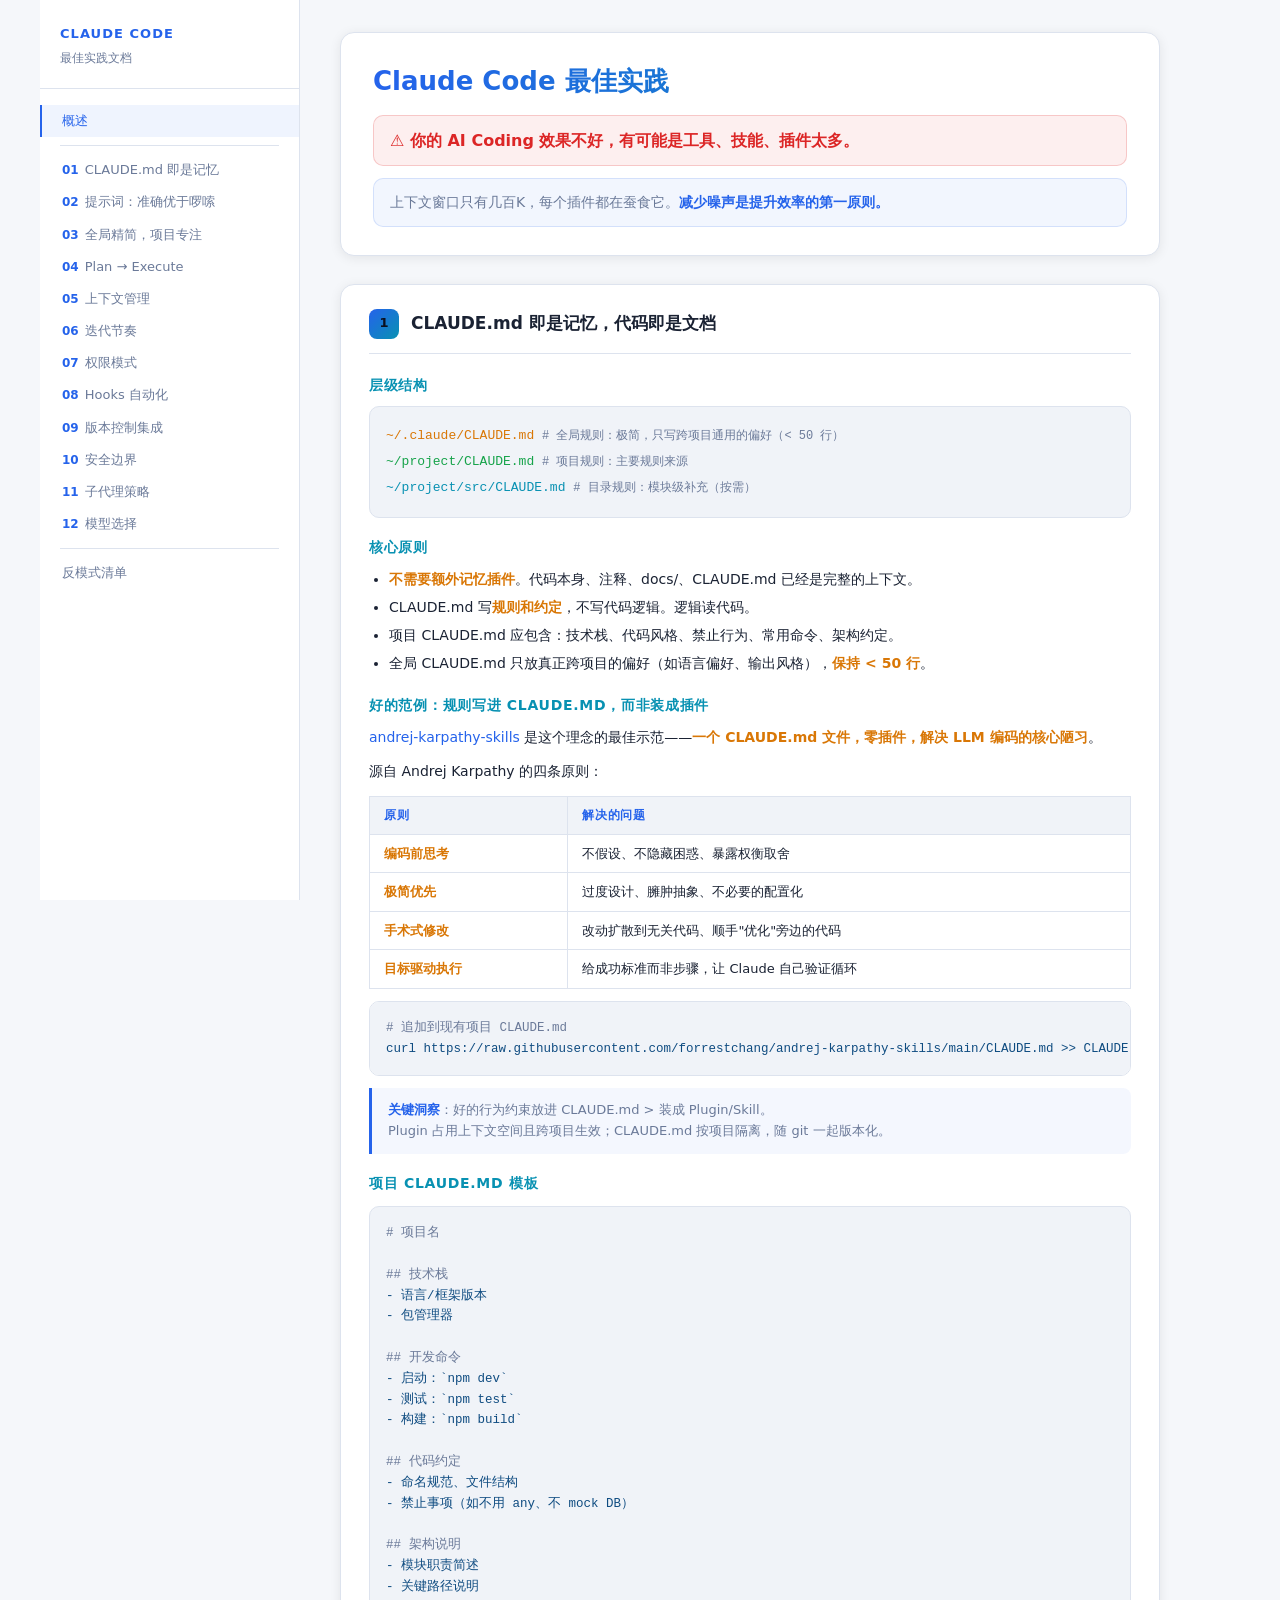
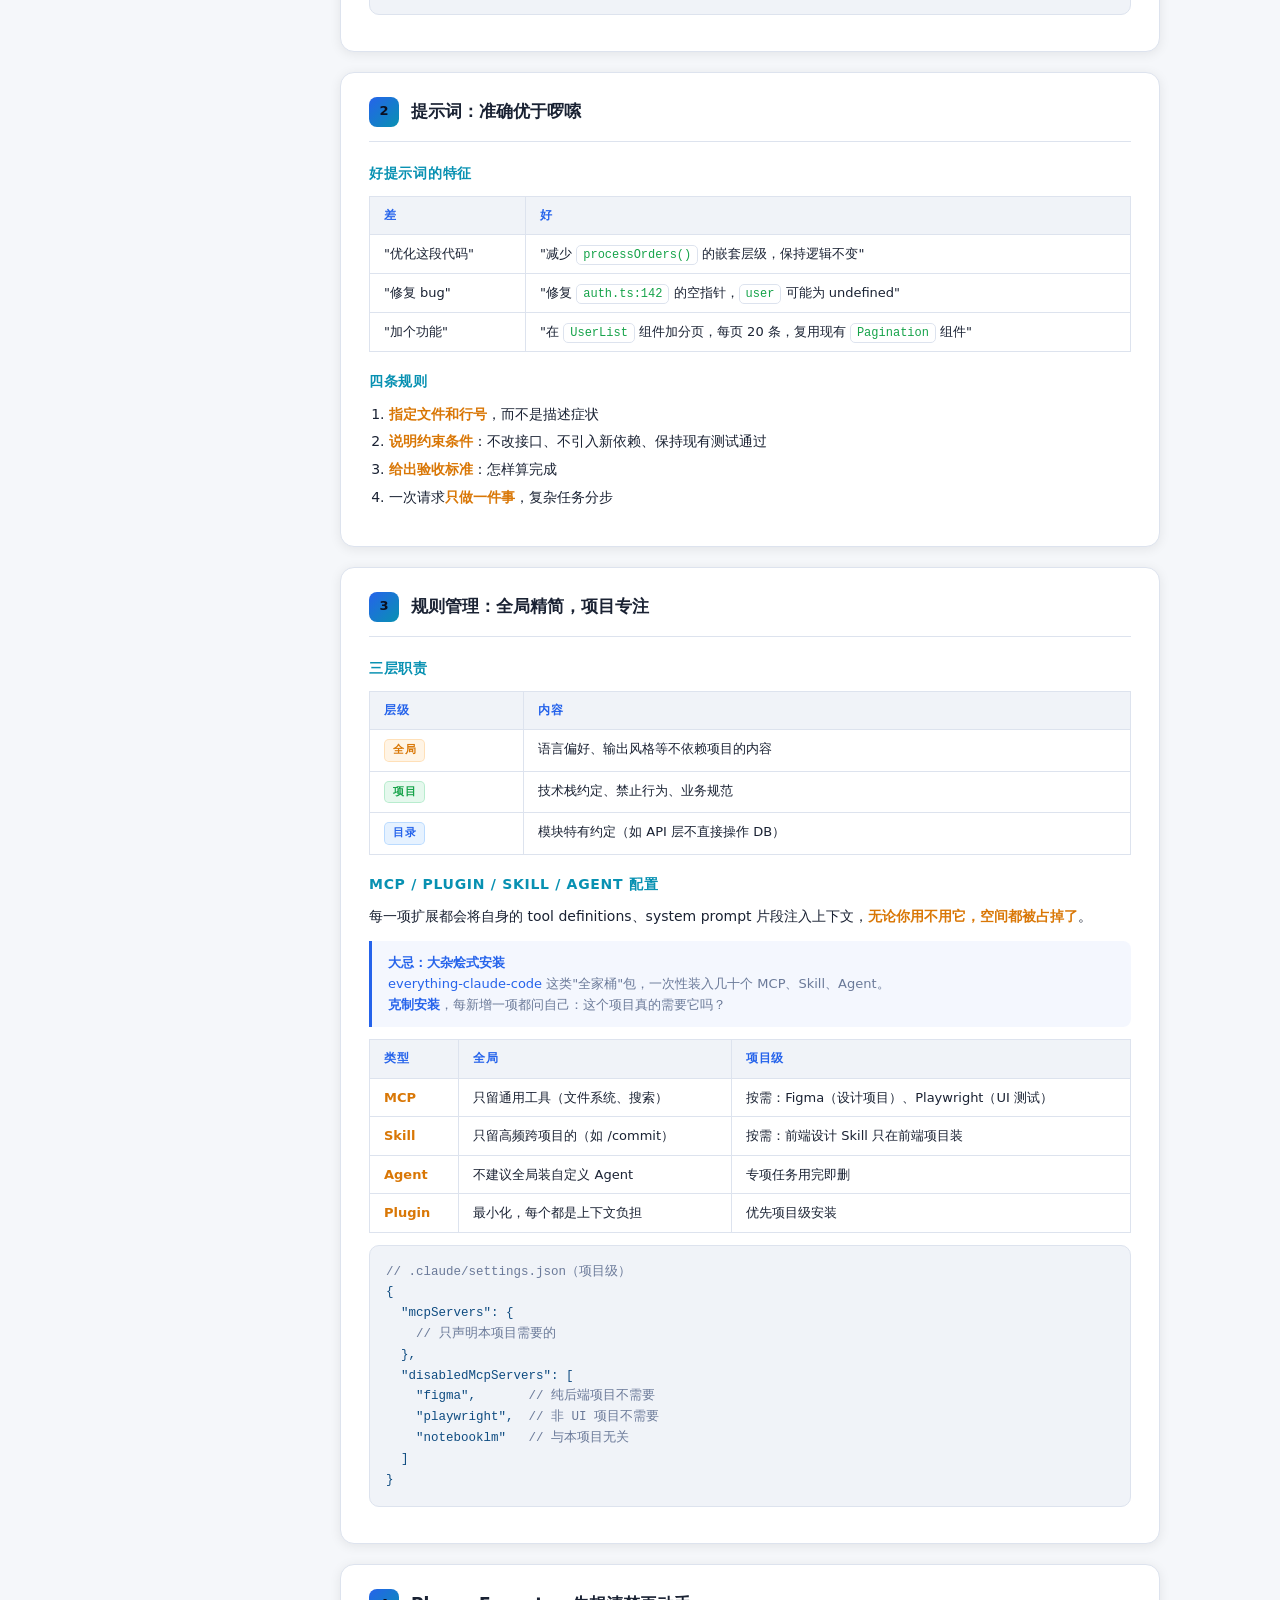
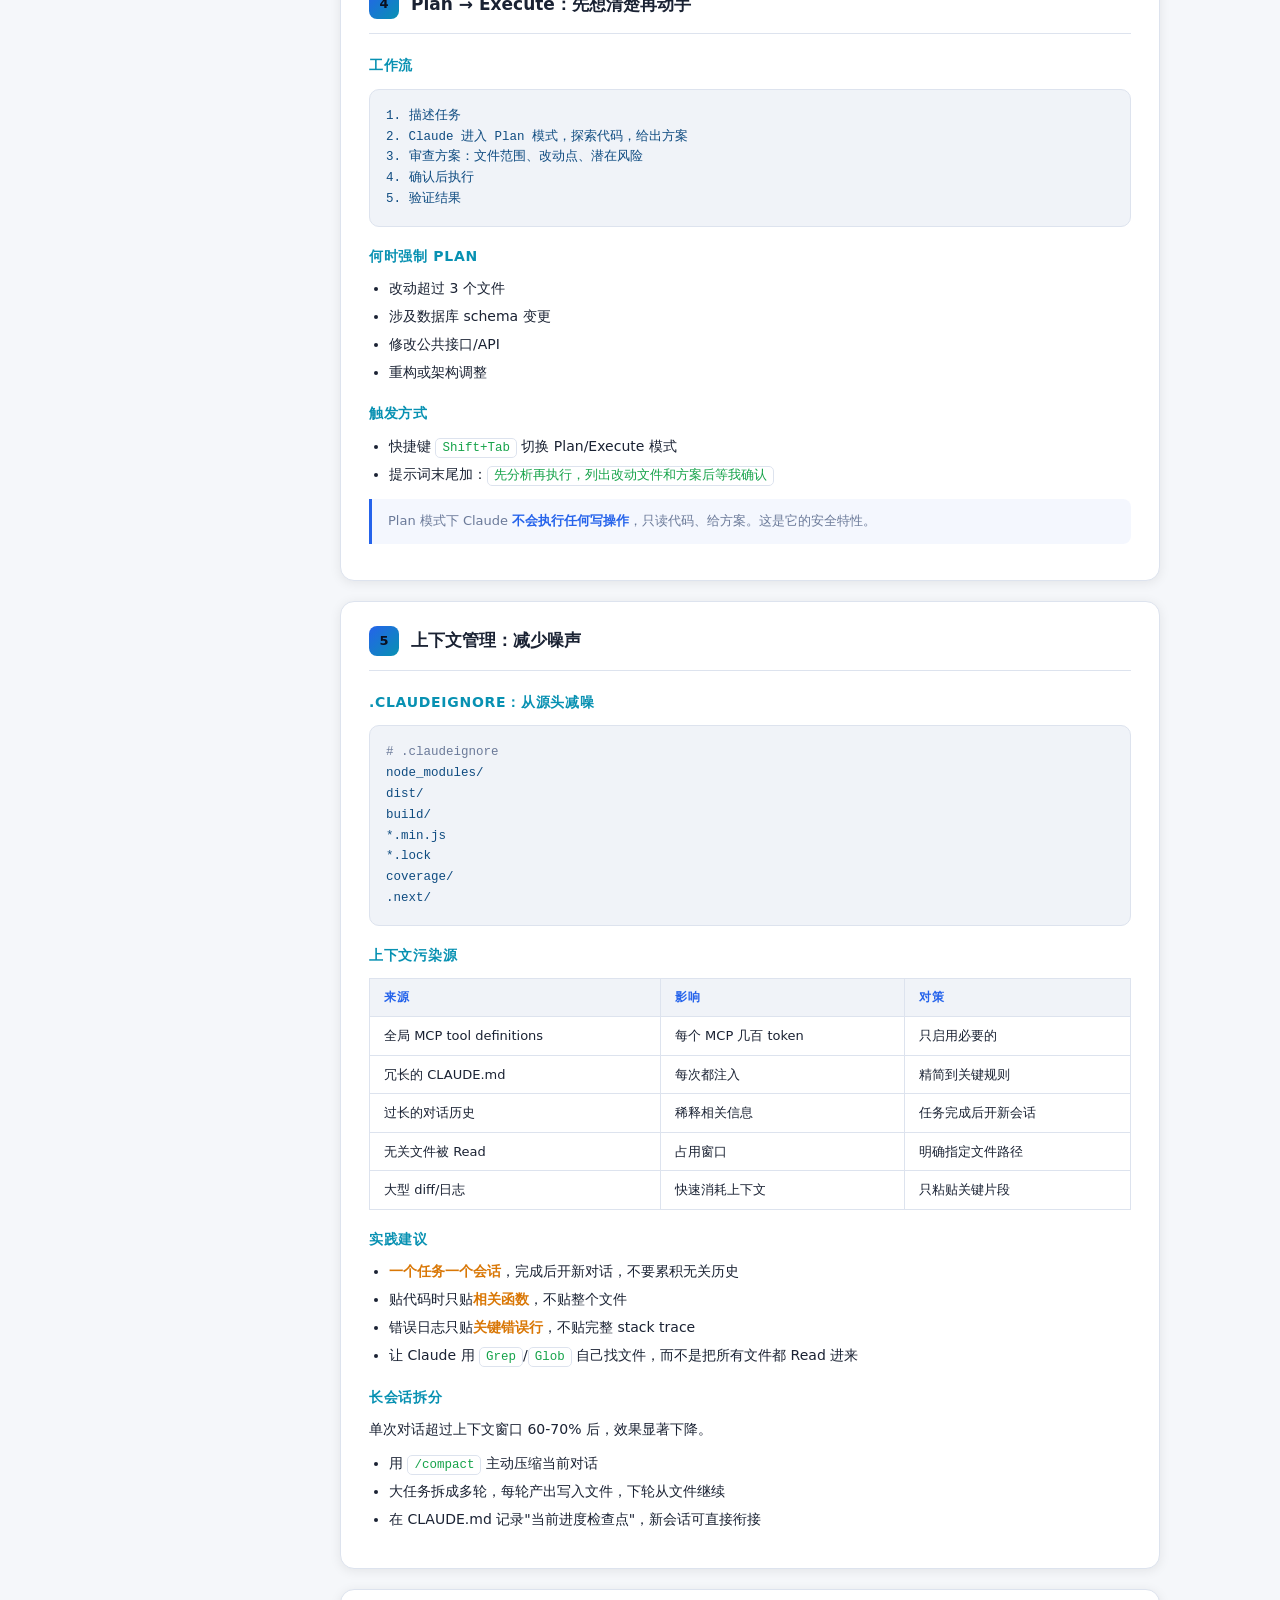
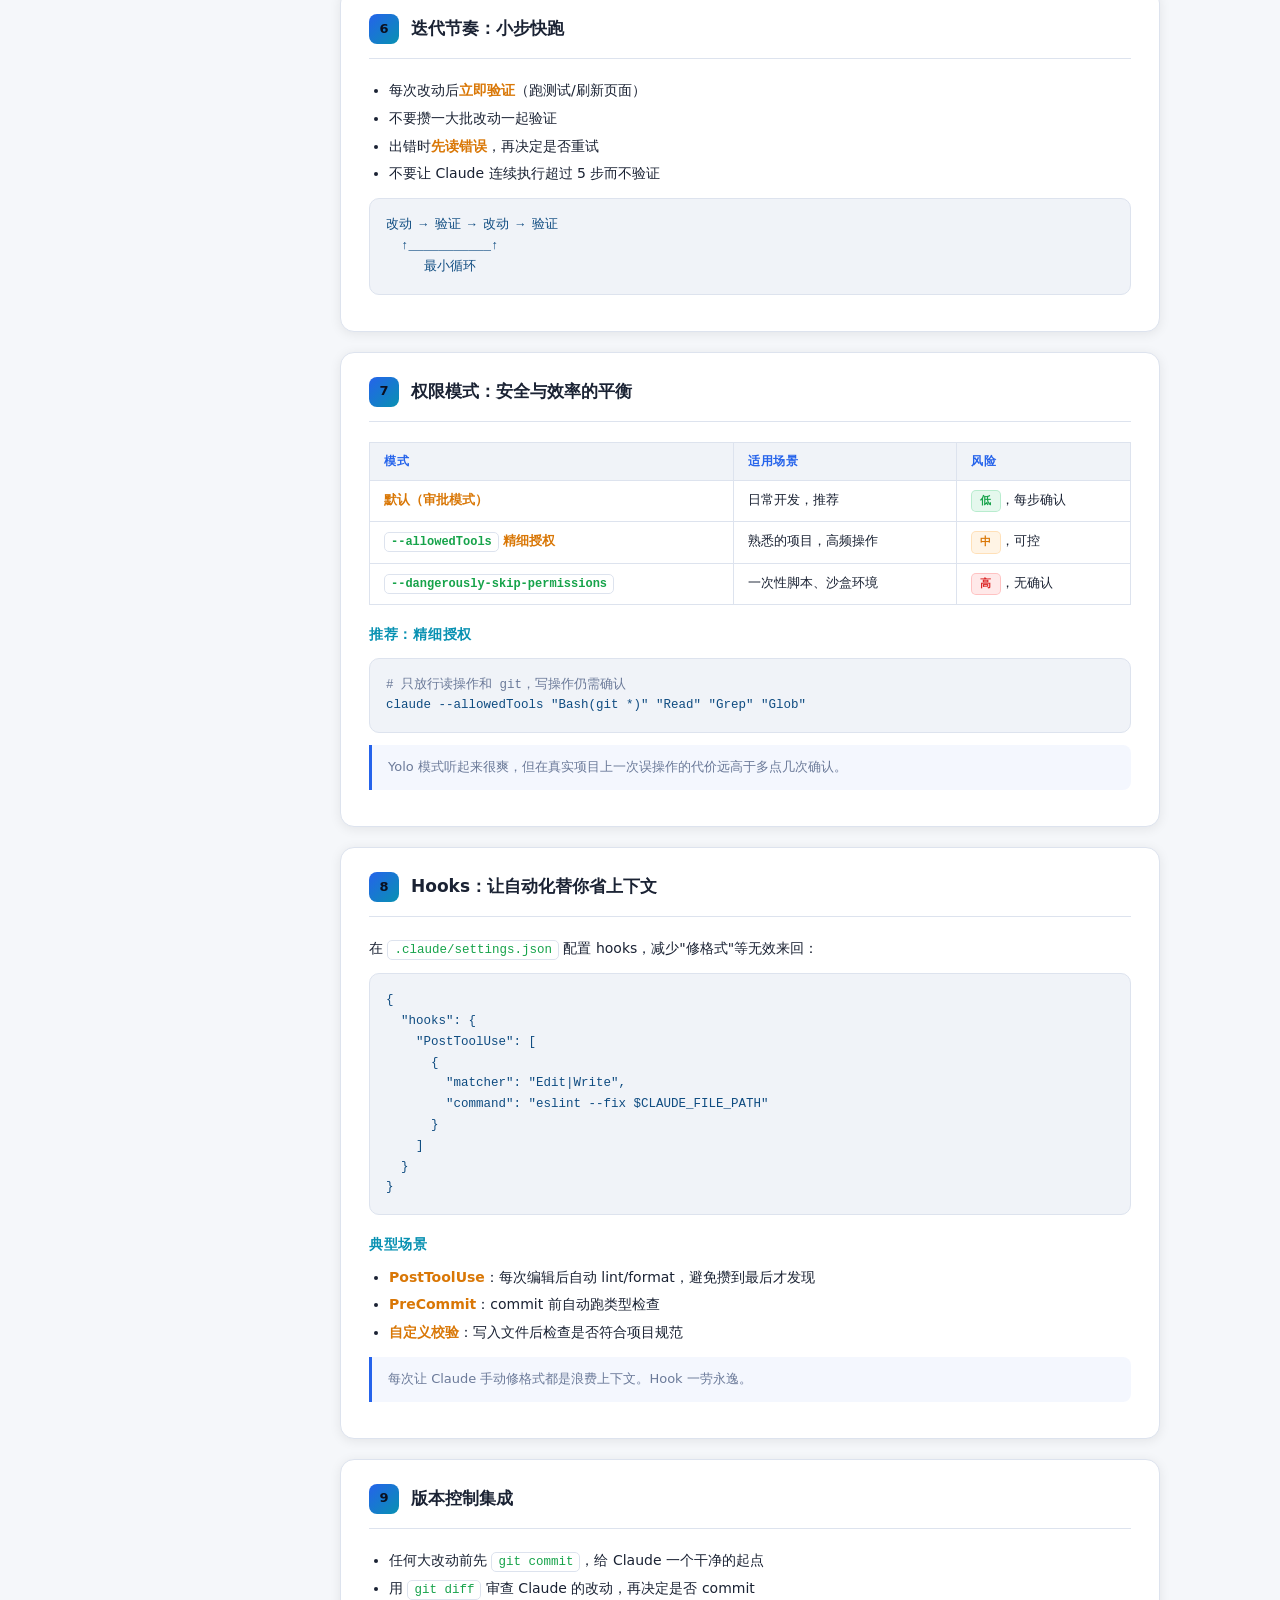
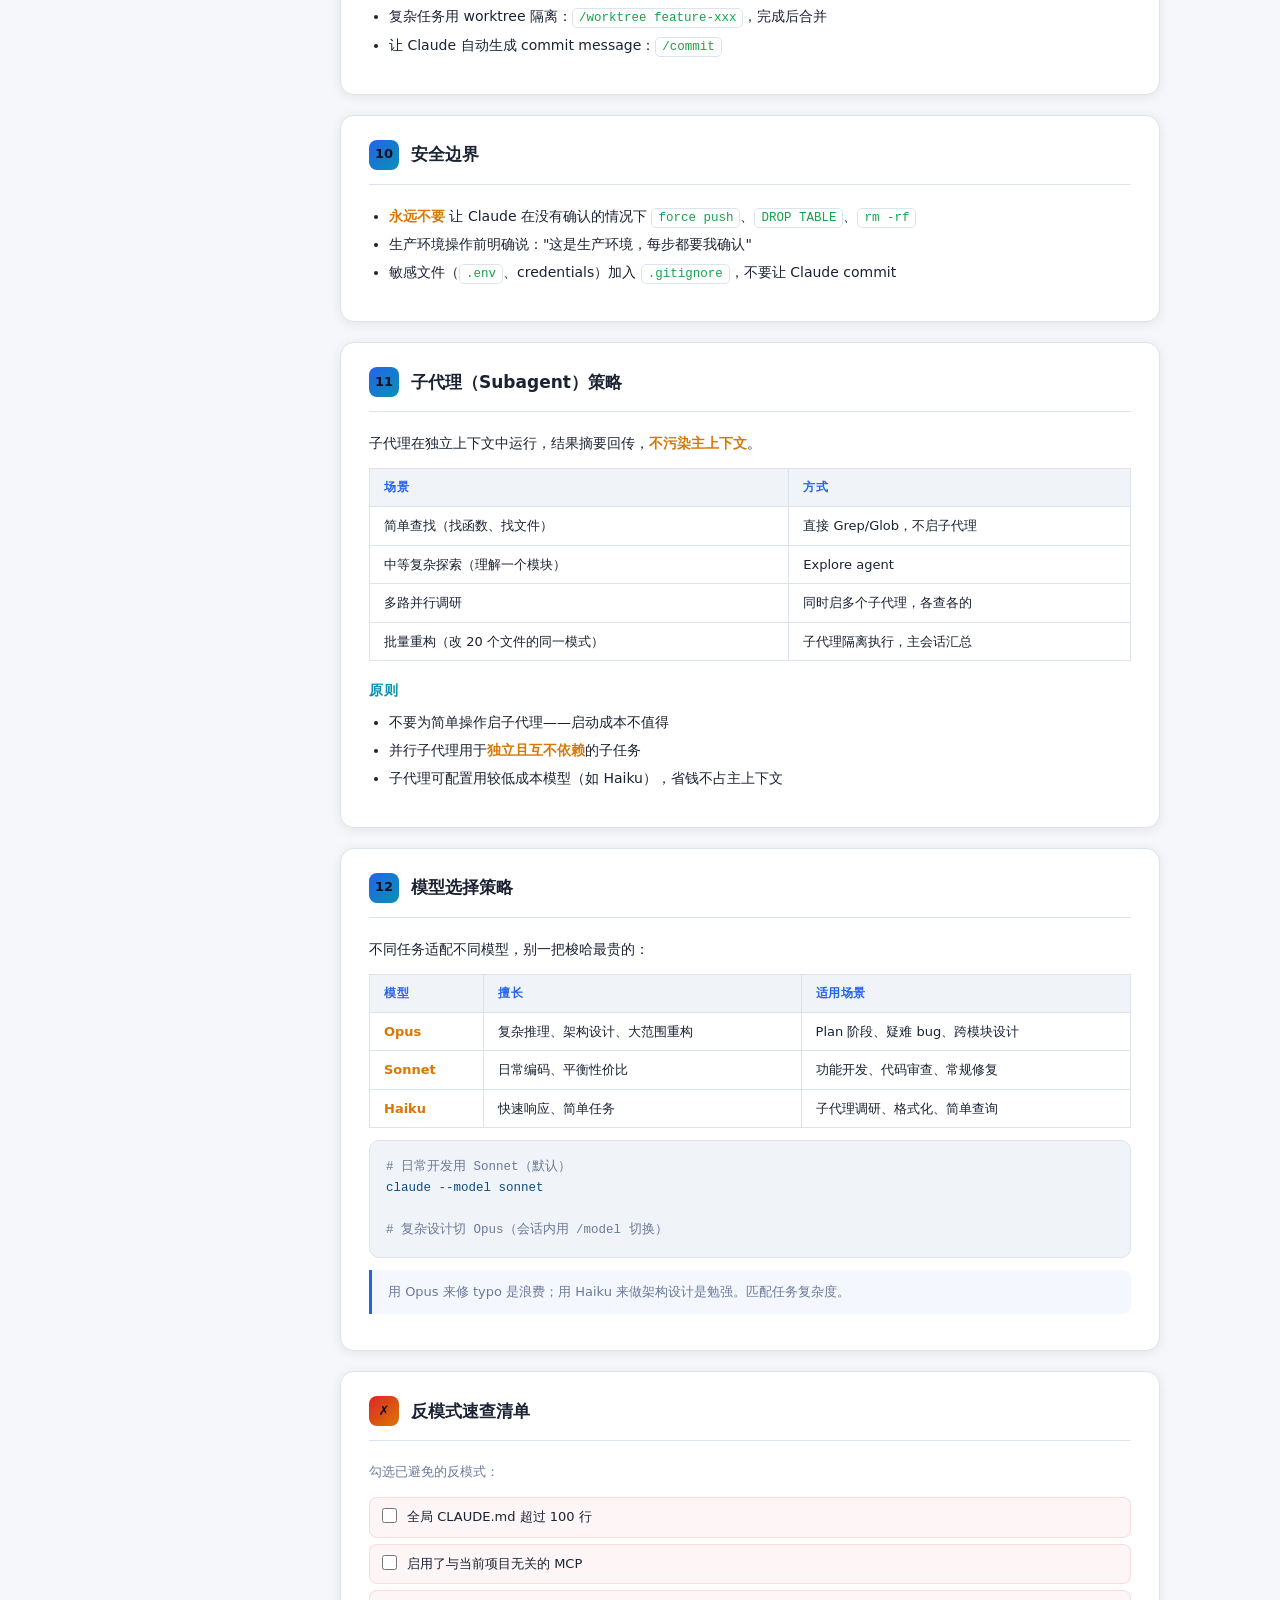
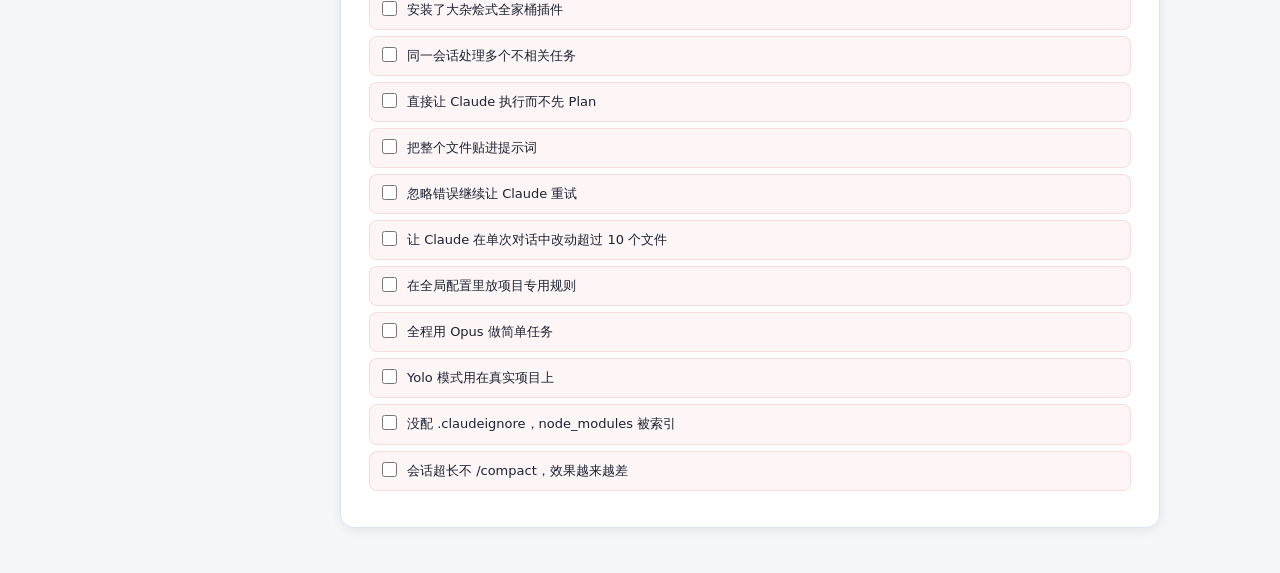
==== best-practices.html @ 1d3a51dc "Add Claude Code best practices doc and HTML visualization - claude-code-best-practices.md: 12-chapte" ====
<!DOCTYPE html>
<html lang="zh-CN">
<head>
  <meta charset="UTF-8" />
  <meta name="viewport" content="width=device-width, initial-scale=1.0" />
  <title>Claude Code 最佳实践</title>
  <style>
    :root { --bg:#f5f7fa; --panel:#ffffff; --panel2:#f0f3f8; --text:#1a2233; --muted:#6b7a99; --line:#dde3ee; --blue:#2563eb; --green:#16a34a; --orange:#d97706; --purple:#7c3aed; --cyan:#0891b2; --red:#dc2626; --shadow:0 2px 12px rgba(0,0,0,.08); --radius:14px; --mono:ui-monospace,SFMono-Regular,Menlo,Monaco,Consolas,monospace; --sans:Inter,ui-sans-serif,system-ui,-apple-system,BlinkMacSystemFont,"Segoe UI",sans-serif; }
    *{box-sizing:border-box;margin:0;padding:0}
    body{font-family:var(--sans);background:var(--bg);color:var(--text);min-height:100vh;line-height:1.6}
    a{color:var(--blue);text-decoration:none;cursor:pointer} a:hover{text-decoration:underline}

    /* Layout */
    .layout{display:grid;grid-template-columns:260px 1fr;min-height:100vh;max-width:1200px;margin:0 auto}

    /* Sidebar */
    .sidebar{background:var(--panel);border-right:1px solid var(--line);padding:24px 0;position:sticky;top:0;height:100vh;overflow-y:auto}    .sidebar-header{padding:0 20px 20px;border-bottom:1px solid var(--line)}
    .sidebar-title{font-size:13px;font-weight:700;color:var(--blue);text-transform:uppercase;letter-spacing:.08em;margin-bottom:4px}
    .sidebar-sub{font-size:12px;color:var(--muted)}
    .nav{padding:16px 0}
    .nav-item{display:block;padding:7px 20px;font-size:13px;color:var(--muted);cursor:pointer;transition:all .15s;border-left:2px solid transparent;line-height:1.4}
    .nav-item:hover,.nav-item.active{color:var(--blue);background:rgba(37,99,235,.07);border-left-color:var(--blue)}
    .nav-item .num{color:var(--blue);font-weight:700;margin-right:6px;font-size:12px}
    .nav-divider{height:1px;background:var(--line);margin:8px 20px}

    /* Main */
    .main{padding:32px 40px;max-width:900px}

    /* Hero */
    .hero{background:var(--panel);border:1px solid var(--line);border-radius:var(--radius);padding:28px 32px;margin-bottom:28px;box-shadow:var(--shadow)}
    .hero h1{font-size:26px;font-weight:800;margin-bottom:12px;background:linear-gradient(90deg,var(--blue),var(--cyan));-webkit-background-clip:text;-webkit-text-fill-color:transparent;background-clip:text}
    .hero-warn{background:rgba(220,38,38,.07);border:1px solid rgba(220,38,38,.2);border-radius:10px;padding:12px 16px;margin-bottom:12px}
    .hero-warn strong{color:var(--red)}
    .hero-note{background:rgba(37,99,235,.06);border:1px solid rgba(37,99,235,.15);border-radius:10px;padding:12px 16px;font-size:14px;color:var(--muted)}

    /* Section */
    .section{background:var(--panel);border:1px solid var(--line);border-radius:var(--radius);padding:24px 28px;margin-bottom:20px;box-shadow:var(--shadow);scroll-margin-top:24px}
    .section-header{display:flex;align-items:center;gap:12px;margin-bottom:20px;padding-bottom:14px;border-bottom:1px solid var(--line)}
    .section-num{background:linear-gradient(135deg,var(--blue),var(--cyan));color:#0b1020;width:30px;height:30px;border-radius:8px;display:flex;align-items:center;justify-content:center;font-size:13px;font-weight:800;flex-shrink:0}
    .section-title{font-size:17px;font-weight:700}

    /* Subsection */
    h3{font-size:14px;font-weight:700;color:var(--cyan);margin:18px 0 10px;text-transform:uppercase;letter-spacing:.05em}

    /* Prose */
    p{font-size:14px;color:var(--text);margin-bottom:10px;line-height:1.7}
    ul,ol{padding-left:20px;margin-bottom:12px}
    li{font-size:14px;line-height:1.7;margin-bottom:4px}
    strong{color:var(--orange);font-weight:600}

    /* Blockquote */
    blockquote{background:rgba(37,99,235,.05);border-left:3px solid var(--blue);border-radius:0 8px 8px 0;padding:12px 16px;margin:12px 0;font-size:13px;color:var(--muted)}
    blockquote strong{color:var(--blue)}

    /* Code */
    code{font-family:var(--mono);font-size:12.5px;background:rgba(255,255,255,.07);border:1px solid var(--line);padding:2px 6px;border-radius:5px;color:var(--green)}
    pre{background:var(--panel2);border:1px solid var(--line);border-radius:10px;padding:16px;margin:12px 0;overflow-x:auto}
    pre code{background:none;border:none;padding:0;font-size:12.5px;color:#0f4c81;line-height:1.6}
    .comment{color:var(--muted)}

    /* Table */
    .table-wrap{overflow-x:auto;margin:12px 0}
    table{width:100%;border-collapse:collapse;font-size:13px}
    th{background:var(--panel2);color:var(--blue);font-weight:700;text-align:left;padding:9px 14px;border:1px solid var(--line);font-size:12px;text-transform:uppercase;letter-spacing:.05em}
    td{padding:9px 14px;border:1px solid var(--line);vertical-align:top;line-height:1.5}
    tr:nth-child(even) td{background:rgba(255,255,255,.02)}
    td strong{color:var(--orange)}
    td code{font-size:12px}

    /* Checklist */
    .checklist{list-style:none;padding:0}
    .checklist li{display:flex;align-items:flex-start;gap:10px;padding:8px 12px;border-radius:8px;margin-bottom:6px;font-size:13px;background:rgba(220,38,38,.04);border:1px solid rgba(220,38,38,.12);transition:all .2s}
    .checklist li.checked{background:rgba(22,163,74,.06);border-color:rgba(22,163,74,.2);color:var(--muted);text-decoration:line-through}
    .checklist input[type=checkbox]{accent-color:var(--green);width:15px;height:15px;flex-shrink:0;margin-top:2px;cursor:pointer}

    /* Tag */
    .tag{display:inline-block;padding:2px 8px;border-radius:5px;font-size:11px;font-weight:700;text-transform:uppercase;letter-spacing:.05em}
    .tag-blue{background:rgba(90,169,255,.15);color:var(--blue);border:1px solid rgba(90,169,255,.3)}
    .tag-green{background:rgba(85,209,135,.15);color:var(--green);border:1px solid rgba(85,209,135,.3)}
    .tag-orange{background:rgba(255,180,84,.15);color:var(--orange);border:1px solid rgba(255,180,84,.3)}
    .tag-red{background:rgba(255,107,107,.15);color:var(--red);border:1px solid rgba(255,107,107,.3)}

    /* Tree */
    .tree{background:var(--panel2);border:1px solid var(--line);border-radius:10px;padding:16px;font-family:var(--mono);font-size:13px;line-height:2}
    .tree .path-global{color:var(--orange)}
    .tree .path-project{color:var(--green)}
    .tree .path-dir{color:var(--cyan)}
    .tree .comment{color:var(--muted);font-size:12px}

    /* Scrollbar */
    ::-webkit-scrollbar{width:6px;height:6px}
    ::-webkit-scrollbar-track{background:transparent}
    ::-webkit-scrollbar-thumb{background:var(--line);border-radius:3px}
    ::-webkit-scrollbar-thumb:hover{background:#3a4a6a}

    @media(max-width:768px){
      .layout{grid-template-columns:1fr}
      .sidebar{display:none}
      .main{padding:20px 16px}
    }
  </style>
</head>
<body>

<div class="layout">

  <!-- Sidebar -->
  <nav class="sidebar">
    <div class="sidebar-header">
      <div class="sidebar-title">Claude Code</div>
      <div class="sidebar-sub">最佳实践文档</div>
    </div>
    <div class="nav">
      <a class="nav-item active" href="#" onclick="navTo(event,'hero');return false">概述</a>
      <div class="nav-divider"></div>
      <a class="nav-item" href="#" onclick="navTo(event,'s1');return false"><span class="num">01</span>CLAUDE.md 即是记忆</a>
      <a class="nav-item" href="#" onclick="navTo(event,'s2');return false"><span class="num">02</span>提示词：准确优于啰嗦</a>
      <a class="nav-item" href="#" onclick="navTo(event,'s3');return false"><span class="num">03</span>全局精简，项目专注</a>
      <a class="nav-item" href="#" onclick="navTo(event,'s4');return false"><span class="num">04</span>Plan → Execute</a>
      <a class="nav-item" href="#" onclick="navTo(event,'s5');return false"><span class="num">05</span>上下文管理</a>
      <a class="nav-item" href="#" onclick="navTo(event,'s6');return false"><span class="num">06</span>迭代节奏</a>
      <a class="nav-item" href="#" onclick="navTo(event,'s7');return false"><span class="num">07</span>权限模式</a>
      <a class="nav-item" href="#" onclick="navTo(event,'s8');return false"><span class="num">08</span>Hooks 自动化</a>
      <a class="nav-item" href="#" onclick="navTo(event,'s9');return false"><span class="num">09</span>版本控制集成</a>
      <a class="nav-item" href="#" onclick="navTo(event,'s10');return false"><span class="num">10</span>安全边界</a>
      <a class="nav-item" href="#" onclick="navTo(event,'s11');return false"><span class="num">11</span>子代理策略</a>
      <a class="nav-item" href="#" onclick="navTo(event,'s12');return false"><span class="num">12</span>模型选择</a>
      <div class="nav-divider"></div>
      <a class="nav-item" href="#" onclick="navTo(event,'checklist');return false">反模式清单</a>
    </div>
  </nav>

  <!-- Main -->
  <main class="main">

    <!-- Hero -->
    <div class="hero" id="hero">
      <h1>Claude Code 最佳实践</h1>
      <div class="hero-warn">
        <strong>⚠ 你的 AI Coding 效果不好，有可能是工具、技能、插件太多。</strong>
      </div>
      <div class="hero-note">
        上下文窗口只有几百K，每个插件都在蚕食它。<strong style="-webkit-text-fill-color:var(--blue);color:var(--blue)">减少噪声是提升效率的第一原则。</strong>
      </div>
    </div>

    <!-- 1. CLAUDE.md -->
    <div class="section" id="s1">
      <div class="section-header">
        <div class="section-num">1</div>
        <div class="section-title">CLAUDE.md 即是记忆，代码即是文档</div>
      </div>

      <h3>层级结构</h3>
      <div class="tree">
        <div><span class="path-global">~/.claude/CLAUDE.md</span> <span class="comment"># 全局规则：极简，只写跨项目通用的偏好（&lt; 50 行）</span></div>
        <div><span class="path-project">~/project/CLAUDE.md</span> <span class="comment"># 项目规则：主要规则来源</span></div>
        <div><span class="path-dir">~/project/src/CLAUDE.md</span> <span class="comment"># 目录规则：模块级补充（按需）</span></div>
      </div>

      <h3>核心原则</h3>
      <ul>
        <li><strong>不需要额外记忆插件</strong>。代码本身、注释、docs/、CLAUDE.md 已经是完整的上下文。</li>
        <li>CLAUDE.md 写<strong>规则和约定</strong>，不写代码逻辑。逻辑读代码。</li>
        <li>项目 CLAUDE.md 应包含：技术栈、代码风格、禁止行为、常用命令、架构约定。</li>
        <li>全局 CLAUDE.md 只放真正跨项目的偏好（如语言偏好、输出风格），<strong>保持 &lt; 50 行</strong>。</li>
      </ul>

      <h3>好的范例：规则写进 CLAUDE.md，而非装成插件</h3>
      <p><a href="https://github.com/forrestchang/andrej-karpathy-skills" target="_blank">andrej-karpathy-skills</a> 是这个理念的最佳示范——<strong>一个 CLAUDE.md 文件，零插件，解决 LLM 编码的核心陋习</strong>。</p>
      <p>源自 Andrej Karpathy 的四条原则：</p>
      <div class="table-wrap">
        <table>
          <tr><th>原则</th><th>解决的问题</th></tr>
          <tr><td><strong>编码前思考</strong></td><td>不假设、不隐藏困惑、暴露权衡取舍</td></tr>
          <tr><td><strong>极简优先</strong></td><td>过度设计、臃肿抽象、不必要的配置化</td></tr>
          <tr><td><strong>手术式修改</strong></td><td>改动扩散到无关代码、顺手"优化"旁边的代码</td></tr>
          <tr><td><strong>目标驱动执行</strong></td><td>给成功标准而非步骤，让 Claude 自己验证循环</td></tr>
        </table>
      </div>
      <pre><code><span class="comment"># 追加到现有项目 CLAUDE.md</span>
curl https://raw.githubusercontent.com/forrestchang/andrej-karpathy-skills/main/CLAUDE.md >> CLAUDE.md</code></pre>
      <blockquote><strong>关键洞察</strong>：好的行为约束放进 CLAUDE.md &gt; 装成 Plugin/Skill。<br>Plugin 占用上下文空间且跨项目生效；CLAUDE.md 按项目隔离，随 git 一起版本化。</blockquote>

      <h3>项目 CLAUDE.md 模板</h3>
      <pre><code><span class="comment"># 项目名</span>

<span class="comment">## 技术栈</span>
- 语言/框架版本
- 包管理器

<span class="comment">## 开发命令</span>
- 启动：`npm dev`
- 测试：`npm test`
- 构建：`npm build`

<span class="comment">## 代码约定</span>
- 命名规范、文件结构
- 禁止事项（如不用 any、不 mock DB）

<span class="comment">## 架构说明</span>
- 模块职责简述
- 关键路径说明</code></pre>
    </div>

    <!-- 2. 提示词 -->
    <div class="section" id="s2">
      <div class="section-header">
        <div class="section-num">2</div>
        <div class="section-title">提示词：准确优于啰嗦</div>
      </div>

      <h3>好提示词的特征</h3>
      <div class="table-wrap">
        <table>
          <tr><th>差</th><th>好</th></tr>
          <tr><td>"优化这段代码"</td><td>"减少 <code>processOrders()</code> 的嵌套层级，保持逻辑不变"</td></tr>
          <tr><td>"修复 bug"</td><td>"修复 <code>auth.ts:142</code> 的空指针，<code>user</code> 可能为 undefined"</td></tr>
          <tr><td>"加个功能"</td><td>"在 <code>UserList</code> 组件加分页，每页 20 条，复用现有 <code>Pagination</code> 组件"</td></tr>
        </table>
      </div>

      <h3>四条规则</h3>
      <ol>
        <li><strong>指定文件和行号</strong>，而不是描述症状</li>
        <li><strong>说明约束条件</strong>：不改接口、不引入新依赖、保持现有测试通过</li>
        <li><strong>给出验收标准</strong>：怎样算完成</li>
        <li>一次请求<strong>只做一件事</strong>，复杂任务分步</li>
      </ol>
    </div>

    <!-- 3. 规则管理 -->
    <div class="section" id="s3">
      <div class="section-header">
        <div class="section-num">3</div>
        <div class="section-title">规则管理：全局精简，项目专注</div>
      </div>

      <h3>三层职责</h3>
      <div class="table-wrap">
        <table>
          <tr><th>层级</th><th>内容</th></tr>
          <tr><td><span class="tag tag-orange">全局</span></td><td>语言偏好、输出风格等不依赖项目的内容</td></tr>
          <tr><td><span class="tag tag-green">项目</span></td><td>技术栈约定、禁止行为、业务规范</td></tr>
          <tr><td><span class="tag tag-blue">目录</span></td><td>模块特有约定（如 API 层不直接操作 DB）</td></tr>
        </table>
      </div>

      <h3>MCP / Plugin / Skill / Agent 配置</h3>
      <p>每一项扩展都会将自身的 tool definitions、system prompt 片段注入上下文，<strong>无论你用不用它，空间都被占掉了</strong>。</p>

      <blockquote><strong>大忌：大杂烩式安装</strong><br>
      <a href="https://github.com/affaan-m/everything-claude-code" target="_blank">everything-claude-code</a> 这类"全家桶"包，一次性装入几十个 MCP、Skill、Agent。<br>
      <strong>克制安装</strong>，每新增一项都问自己：这个项目真的需要它吗？</blockquote>

      <div class="table-wrap">
        <table>
          <tr><th>类型</th><th>全局</th><th>项目级</th></tr>
          <tr><td><strong>MCP</strong></td><td>只留通用工具（文件系统、搜索）</td><td>按需：Figma（设计项目）、Playwright（UI 测试）</td></tr>
          <tr><td><strong>Skill</strong></td><td>只留高频跨项目的（如 /commit）</td><td>按需：前端设计 Skill 只在前端项目装</td></tr>
          <tr><td><strong>Agent</strong></td><td>不建议全局装自定义 Agent</td><td>专项任务用完即删</td></tr>
          <tr><td><strong>Plugin</strong></td><td>最小化，每个都是上下文负担</td><td>优先项目级安装</td></tr>
        </table>
      </div>

      <pre><code><span class="comment">// .claude/settings.json（项目级）</span>
{
  "mcpServers": {
    <span class="comment">// 只声明本项目需要的</span>
  },
  "disabledMcpServers": [
    "figma",       <span class="comment">// 纯后端项目不需要</span>
    "playwright",  <span class="comment">// 非 UI 项目不需要</span>
    "notebooklm"   <span class="comment">// 与本项目无关</span>
  ]
}</code></pre>
    </div>

    <!-- 4. Plan -->
    <div class="section" id="s4">
      <div class="section-header">
        <div class="section-num">4</div>
        <div class="section-title">Plan → Execute：先想清楚再动手</div>
      </div>

      <h3>工作流</h3>
      <pre><code>1. 描述任务
2. Claude 进入 Plan 模式，探索代码，给出方案
3. 审查方案：文件范围、改动点、潜在风险
4. 确认后执行
5. 验证结果</code></pre>

      <h3>何时强制 Plan</h3>
      <ul>
        <li>改动超过 3 个文件</li>
        <li>涉及数据库 schema 变更</li>
        <li>修改公共接口/API</li>
        <li>重构或架构调整</li>
      </ul>

      <h3>触发方式</h3>
      <ul>
        <li>快捷键 <code>Shift+Tab</code> 切换 Plan/Execute 模式</li>
        <li>提示词末尾加：<code>先分析再执行，列出改动文件和方案后等我确认</code></li>
      </ul>
      <blockquote>Plan 模式下 Claude <strong>不会执行任何写操作</strong>，只读代码、给方案。这是它的安全特性。</blockquote>
    </div>

    <!-- 5. 上下文 -->
    <div class="section" id="s5">
      <div class="section-header">
        <div class="section-num">5</div>
        <div class="section-title">上下文管理：减少噪声</div>
      </div>

      <h3>.claudeignore：从源头减噪</h3>
      <pre><code><span class="comment"># .claudeignore</span>
node_modules/
dist/
build/
*.min.js
*.lock
coverage/
.next/</code></pre>

      <h3>上下文污染源</h3>
      <div class="table-wrap">
        <table>
          <tr><th>来源</th><th>影响</th><th>对策</th></tr>
          <tr><td>全局 MCP tool definitions</td><td>每个 MCP 几百 token</td><td>只启用必要的</td></tr>
          <tr><td>冗长的 CLAUDE.md</td><td>每次都注入</td><td>精简到关键规则</td></tr>
          <tr><td>过长的对话历史</td><td>稀释相关信息</td><td>任务完成后开新会话</td></tr>
          <tr><td>无关文件被 Read</td><td>占用窗口</td><td>明确指定文件路径</td></tr>
          <tr><td>大型 diff/日志</td><td>快速消耗上下文</td><td>只粘贴关键片段</td></tr>
        </table>
      </div>

      <h3>实践建议</h3>
      <ul>
        <li><strong>一个任务一个会话</strong>，完成后开新对话，不要累积无关历史</li>
        <li>贴代码时只贴<strong>相关函数</strong>，不贴整个文件</li>
        <li>错误日志只贴<strong>关键错误行</strong>，不贴完整 stack trace</li>
        <li>让 Claude 用 <code>Grep</code>/<code>Glob</code> 自己找文件，而不是把所有文件都 Read 进来</li>
      </ul>

      <h3>长会话拆分</h3>
      <p>单次对话超过上下文窗口 60-70% 后，效果显著下降。</p>
      <ul>
        <li>用 <code>/compact</code> 主动压缩当前对话</li>
        <li>大任务拆成多轮，每轮产出写入文件，下轮从文件继续</li>
        <li>在 CLAUDE.md 记录"当前进度检查点"，新会话可直接衔接</li>
      </ul>
    </div>

    <!-- 6. 迭代 -->
    <div class="section" id="s6">
      <div class="section-header">
        <div class="section-num">6</div>
        <div class="section-title">迭代节奏：小步快跑</div>
      </div>

      <ul>
        <li>每次改动后<strong>立即验证</strong>（跑测试/刷新页面）</li>
        <li>不要攒一大批改动一起验证</li>
        <li>出错时<strong>先读错误</strong>，再决定是否重试</li>
        <li>不要让 Claude 连续执行超过 5 步而不验证</li>
      </ul>

      <pre><code>改动 → 验证 → 改动 → 验证
  ↑___________↑
     最小循环</code></pre>
    </div>

    <!-- 7. 权限 -->
    <div class="section" id="s7">
      <div class="section-header">
        <div class="section-num">7</div>
        <div class="section-title">权限模式：安全与效率的平衡</div>
      </div>

      <div class="table-wrap">
        <table>
          <tr><th>模式</th><th>适用场景</th><th>风险</th></tr>
          <tr><td><strong>默认（审批模式）</strong></td><td>日常开发，推荐</td><td><span class="tag tag-green">低</span>，每步确认</td></tr>
          <tr><td><strong><code>--allowedTools</code> 精细授权</strong></td><td>熟悉的项目，高频操作</td><td><span class="tag tag-orange">中</span>，可控</td></tr>
          <tr><td><strong><code>--dangerously-skip-permissions</code></strong></td><td>一次性脚本、沙盒环境</td><td><span class="tag tag-red">高</span>，无确认</td></tr>
        </table>
      </div>

      <h3>推荐：精细授权</h3>
      <pre><code><span class="comment"># 只放行读操作和 git，写操作仍需确认</span>
claude --allowedTools "Bash(git *)" "Read" "Grep" "Glob"</code></pre>
      <blockquote>Yolo 模式听起来很爽，但在真实项目上一次误操作的代价远高于多点几次确认。</blockquote>
    </div>

    <!-- 8. Hooks -->
    <div class="section" id="s8">
      <div class="section-header">
        <div class="section-num">8</div>
        <div class="section-title">Hooks：让自动化替你省上下文</div>
      </div>

      <p>在 <code>.claude/settings.json</code> 配置 hooks，减少"修格式"等无效来回：</p>
      <pre><code>{
  "hooks": {
    "PostToolUse": [
      {
        "matcher": "Edit|Write",
        "command": "eslint --fix $CLAUDE_FILE_PATH"
      }
    ]
  }
}</code></pre>

      <h3>典型场景</h3>
      <ul>
        <li><strong>PostToolUse</strong>：每次编辑后自动 lint/format，避免攒到最后才发现</li>
        <li><strong>PreCommit</strong>：commit 前自动跑类型检查</li>
        <li><strong>自定义校验</strong>：写入文件后检查是否符合项目规范</li>
      </ul>
      <blockquote>每次让 Claude 手动修格式都是浪费上下文。Hook 一劳永逸。</blockquote>
    </div>

    <!-- 9. 版本控制 -->
    <div class="section" id="s9">
      <div class="section-header">
        <div class="section-num">9</div>
        <div class="section-title">版本控制集成</div>
      </div>

      <ul>
        <li>任何大改动前先 <code>git commit</code>，给 Claude 一个干净的起点</li>
        <li>用 <code>git diff</code> 审查 Claude 的改动，再决定是否 commit</li>
        <li>复杂任务用 worktree 隔离：<code>/worktree feature-xxx</code>，完成后合并</li>
        <li>让 Claude 自动生成 commit message：<code>/commit</code></li>
      </ul>
    </div>

    <!-- 10. 安全 -->
    <div class="section" id="s10">
      <div class="section-header">
        <div class="section-num">10</div>
        <div class="section-title">安全边界</div>
      </div>

      <ul>
        <li><strong>永远不要</strong> 让 Claude 在没有确认的情况下 <code>force push</code>、<code>DROP TABLE</code>、<code>rm -rf</code></li>
        <li>生产环境操作前明确说："这是生产环境，每步都要我确认"</li>
        <li>敏感文件（<code>.env</code>、credentials）加入 <code>.gitignore</code>，不要让 Claude commit</li>
      </ul>
    </div>

    <!-- 11. 子代理 -->
    <div class="section" id="s11">
      <div class="section-header">
        <div class="section-num">11</div>
        <div class="section-title">子代理（Subagent）策略</div>
      </div>

      <p>子代理在独立上下文中运行，结果摘要回传，<strong>不污染主上下文</strong>。</p>

      <div class="table-wrap">
        <table>
          <tr><th>场景</th><th>方式</th></tr>
          <tr><td>简单查找（找函数、找文件）</td><td>直接 Grep/Glob，不启子代理</td></tr>
          <tr><td>中等复杂探索（理解一个模块）</td><td>Explore agent</td></tr>
          <tr><td>多路并行调研</td><td>同时启多个子代理，各查各的</td></tr>
          <tr><td>批量重构（改 20 个文件的同一模式）</td><td>子代理隔离执行，主会话汇总</td></tr>
        </table>
      </div>

      <h3>原则</h3>
      <ul>
        <li>不要为简单操作启子代理——启动成本不值得</li>
        <li>并行子代理用于<strong>独立且互不依赖</strong>的子任务</li>
        <li>子代理可配置用较低成本模型（如 Haiku），省钱不占主上下文</li>
      </ul>
    </div>

    <!-- 12. 模型选择 -->
    <div class="section" id="s12">
      <div class="section-header">
        <div class="section-num">12</div>
        <div class="section-title">模型选择策略</div>
      </div>

      <p>不同任务适配不同模型，别一把梭哈最贵的：</p>
      <div class="table-wrap">
        <table>
          <tr><th>模型</th><th>擅长</th><th>适用场景</th></tr>
          <tr><td><strong>Opus</strong></td><td>复杂推理、架构设计、大范围重构</td><td>Plan 阶段、疑难 bug、跨模块设计</td></tr>
          <tr><td><strong>Sonnet</strong></td><td>日常编码、平衡性价比</td><td>功能开发、代码审查、常规修复</td></tr>
          <tr><td><strong>Haiku</strong></td><td>快速响应、简单任务</td><td>子代理调研、格式化、简单查询</td></tr>
        </table>
      </div>
      <pre><code><span class="comment"># 日常开发用 Sonnet（默认）</span>
claude --model sonnet

<span class="comment"># 复杂设计切 Opus（会话内用 /model 切换）</span></code></pre>
      <blockquote>用 Opus 来修 typo 是浪费；用 Haiku 来做架构设计是勉强。匹配任务复杂度。</blockquote>
    </div>

    <!-- Checklist -->
    <div class="section" id="checklist">
      <div class="section-header">
        <div class="section-num" style="background:linear-gradient(135deg,var(--red),var(--orange))">✗</div>
        <div class="section-title">反模式速查清单</div>
      </div>
      <p style="font-size:13px;color:var(--muted);margin-bottom:14px">勾选已避免的反模式：</p>
      <ul class="checklist" id="cl">
        <li><input type="checkbox" onchange="toggle(this)"> 全局 CLAUDE.md 超过 100 行</li>
        <li><input type="checkbox" onchange="toggle(this)"> 启用了与当前项目无关的 MCP</li>
        <li><input type="checkbox" onchange="toggle(this)"> 安装了大杂烩式全家桶插件</li>
        <li><input type="checkbox" onchange="toggle(this)"> 同一会话处理多个不相关任务</li>
        <li><input type="checkbox" onchange="toggle(this)"> 直接让 Claude 执行而不先 Plan</li>
        <li><input type="checkbox" onchange="toggle(this)"> 把整个文件贴进提示词</li>
        <li><input type="checkbox" onchange="toggle(this)"> 忽略错误继续让 Claude 重试</li>
        <li><input type="checkbox" onchange="toggle(this)"> 让 Claude 在单次对话中改动超过 10 个文件</li>
        <li><input type="checkbox" onchange="toggle(this)"> 在全局配置里放项目专用规则</li>
        <li><input type="checkbox" onchange="toggle(this)"> 全程用 Opus 做简单任务</li>
        <li><input type="checkbox" onchange="toggle(this)"> Yolo 模式用在真实项目上</li>
        <li><input type="checkbox" onchange="toggle(this)"> 没配 .claudeignore，node_modules 被索引</li>
        <li><input type="checkbox" onchange="toggle(this)"> 会话超长不 /compact，效果越来越差</li>
      </ul>
    </div>

  </main>
</div>

<script>
  let scrolling = false, scrollTimer

  function navTo(e, id) {
    const el = document.getElementById(id)
    if (!el) return
    el.scrollIntoView({behavior:'smooth', block:'start'})
    document.querySelectorAll('.nav-item').forEach(n => n.classList.remove('active'))
    e.currentTarget.classList.add('active')
    scrolling = true
    clearTimeout(scrollTimer)
    scrollTimer = setTimeout(() => { scrolling = false }, 800)
  }

  function toggle(cb) {
    cb.closest('li').classList.toggle('checked', cb.checked)
  }

  const sections = ['hero','s1','s2','s3','s4','s5','s6','s7','s8','s9','s10','s11','s12','checklist']
  const navItems = document.querySelectorAll('.nav-item')
  window.addEventListener('scroll', () => {
    if (scrolling) return
    let cur = 0
    sections.forEach((id, i) => {
      const el = document.getElementById(id)
      if (el && el.getBoundingClientRect().top < 120) cur = i
    })
    navItems.forEach((n, i) => n.classList.toggle('active', i === cur))
  }, {passive:true})
</script>
</body>
</html>
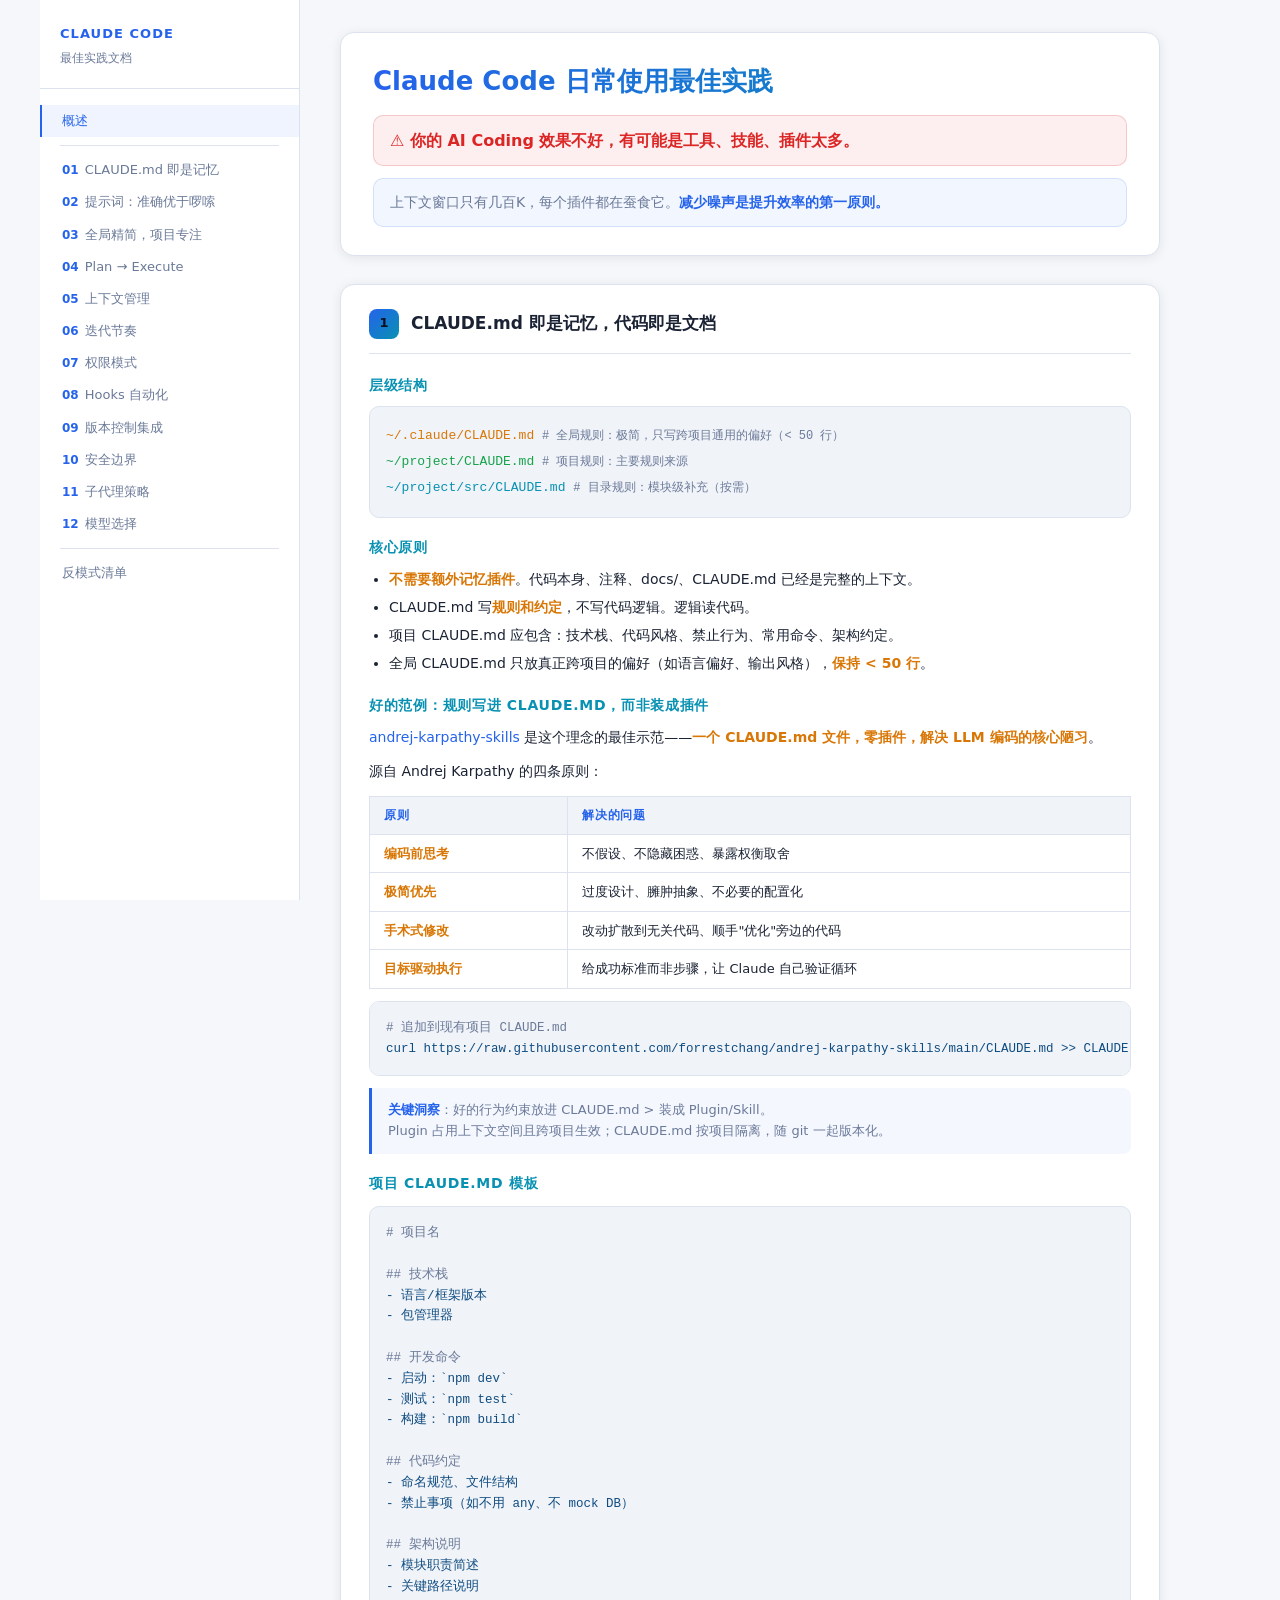
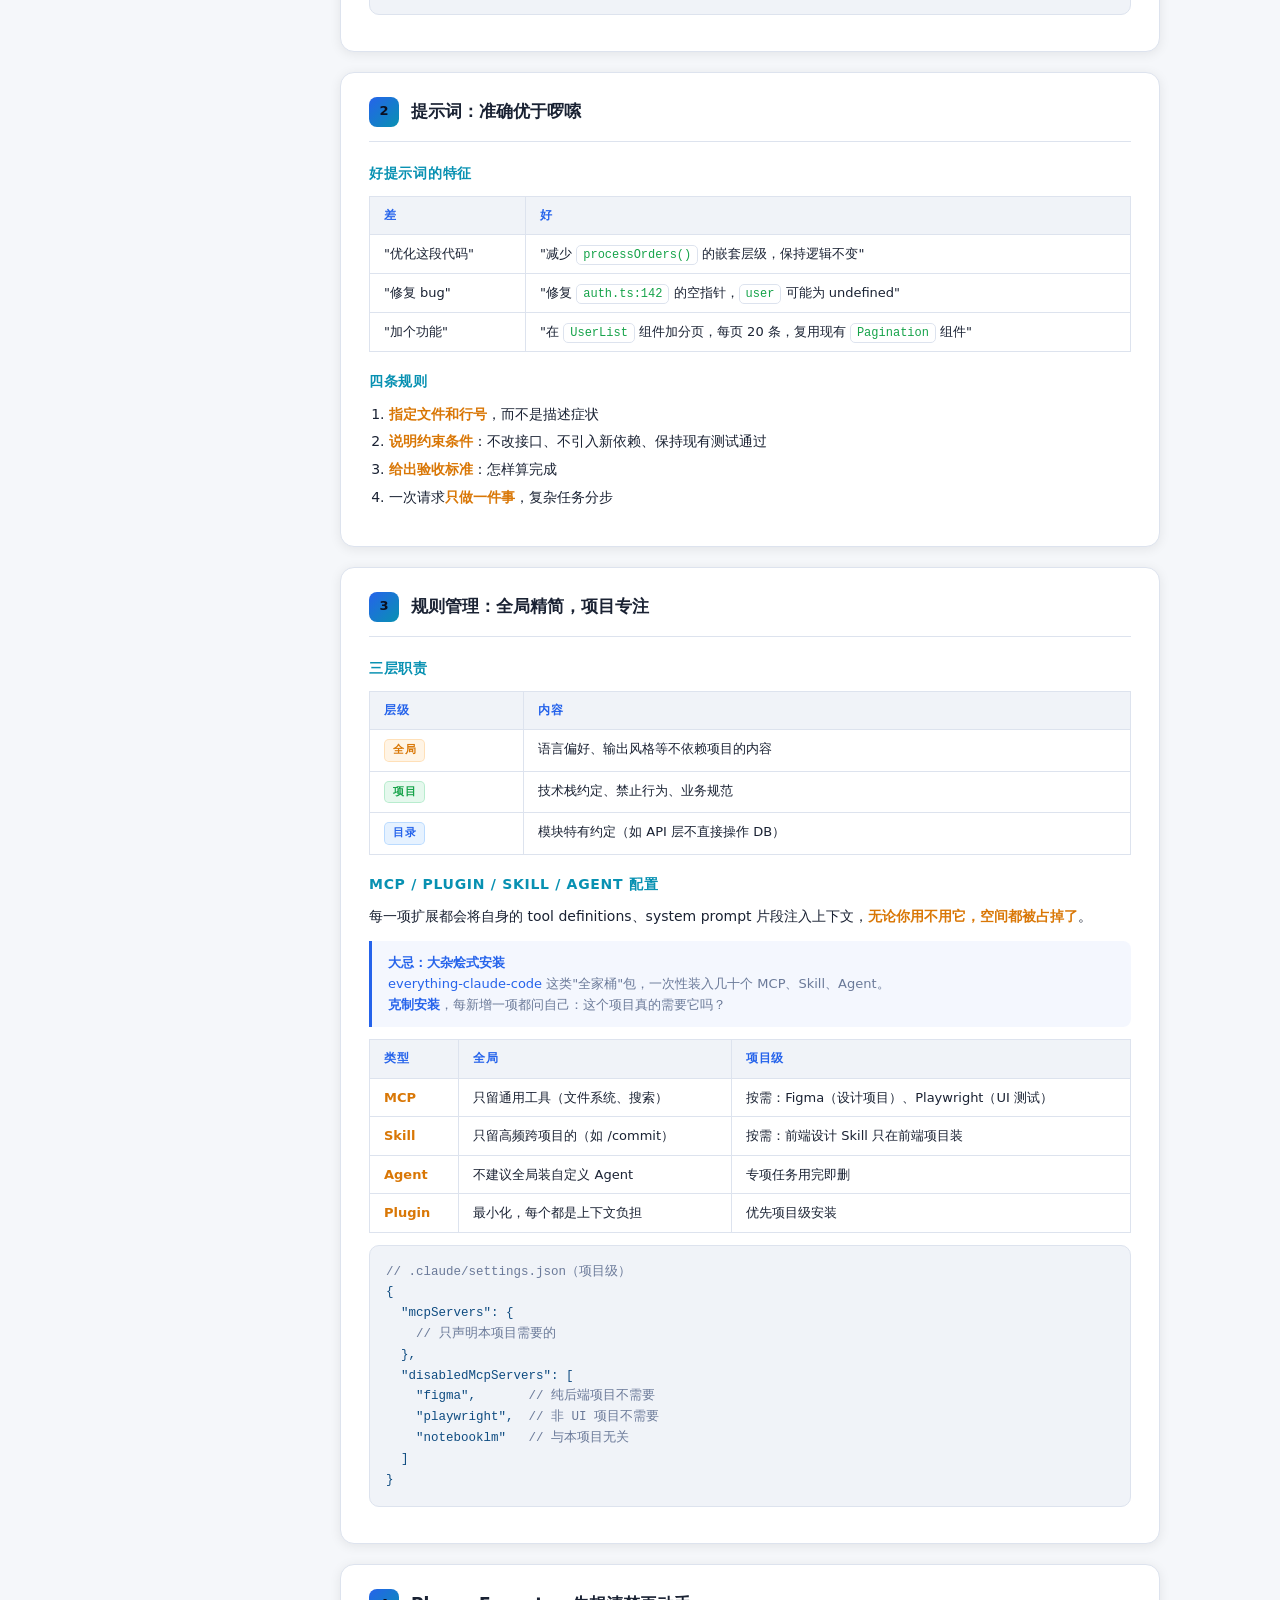
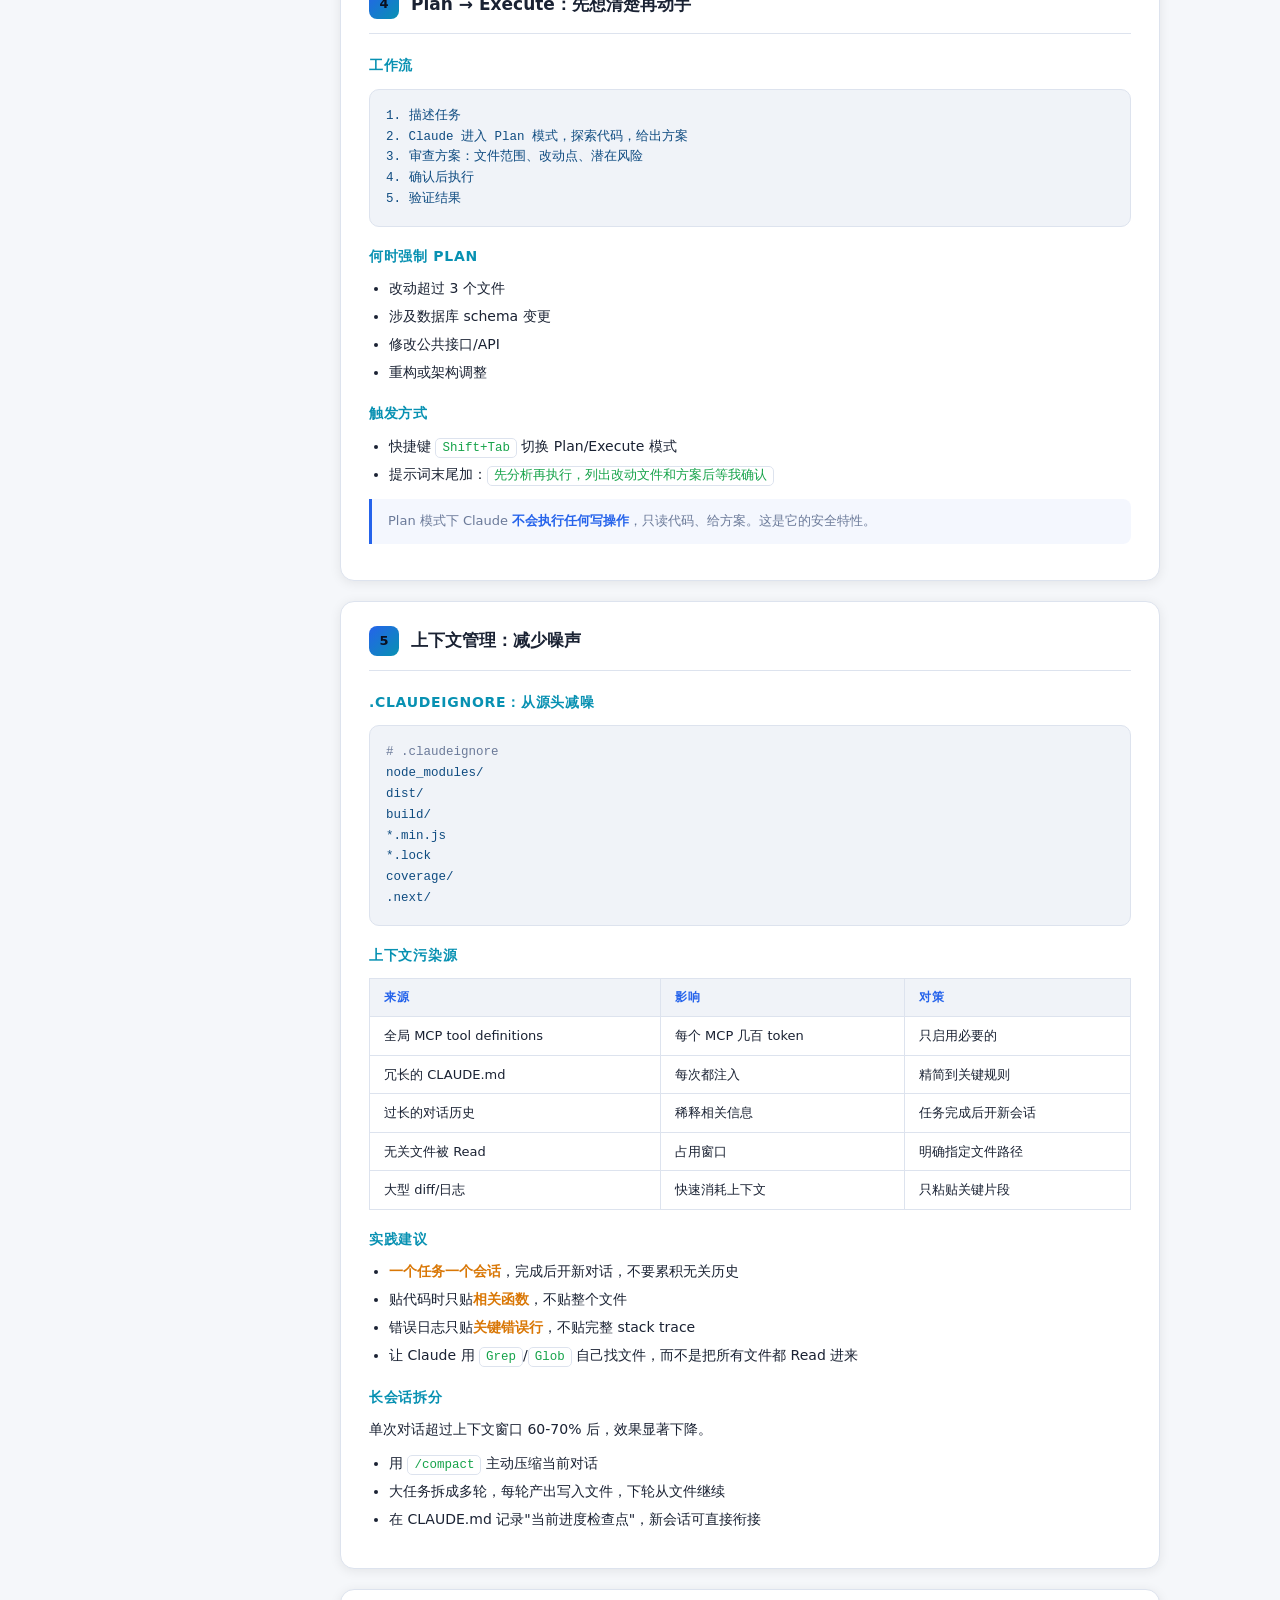
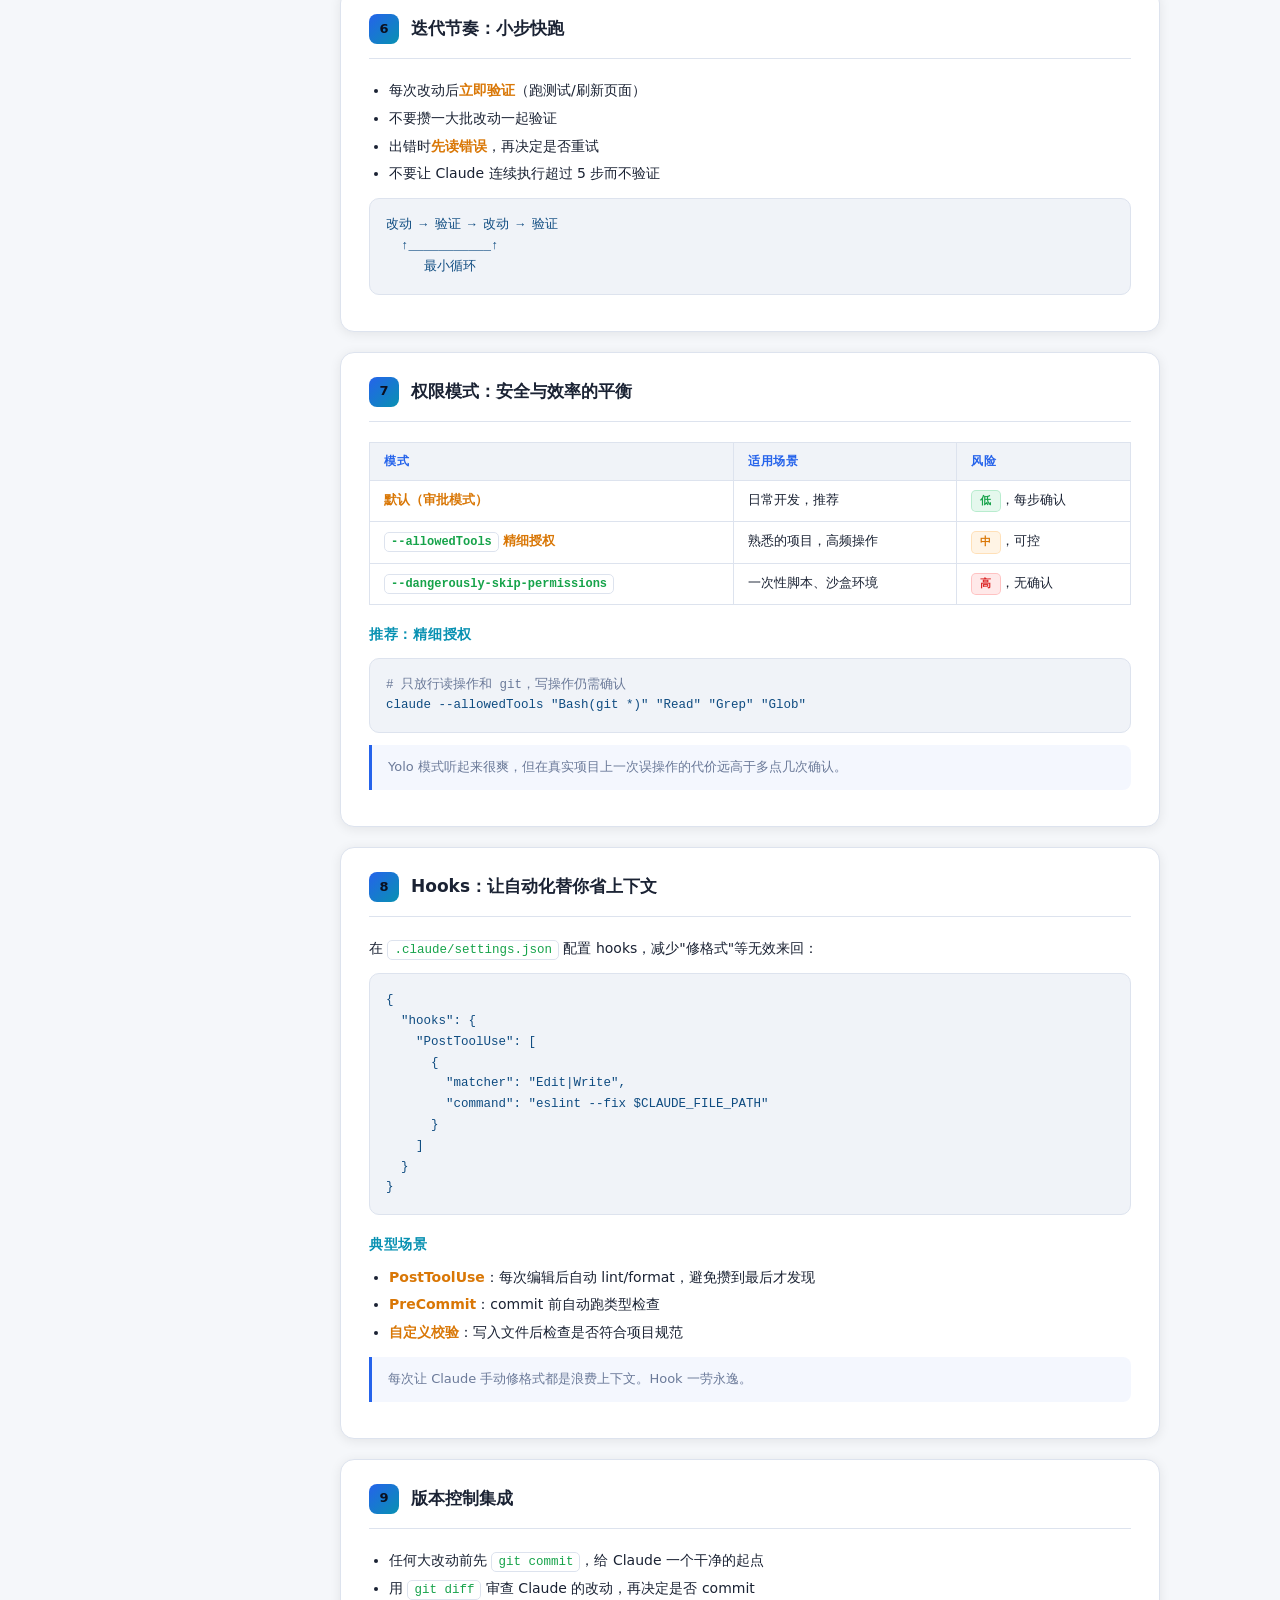
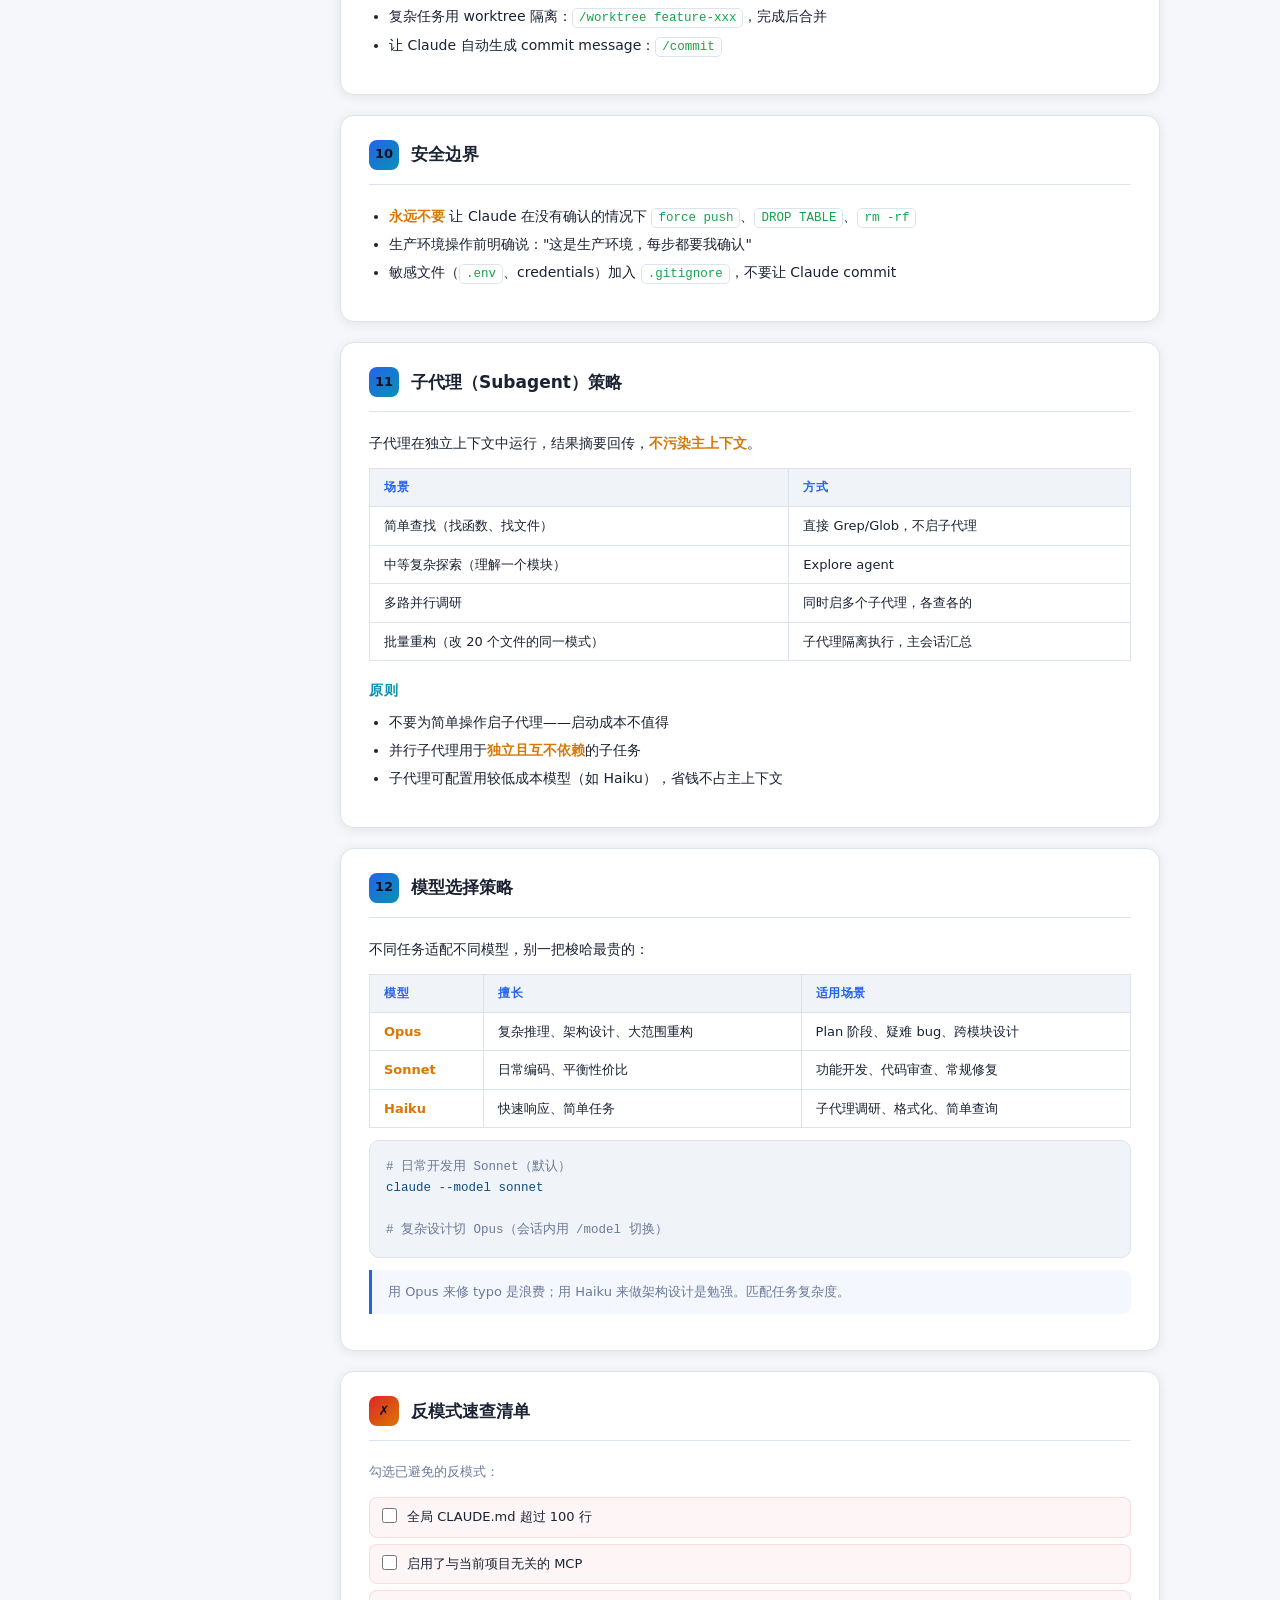
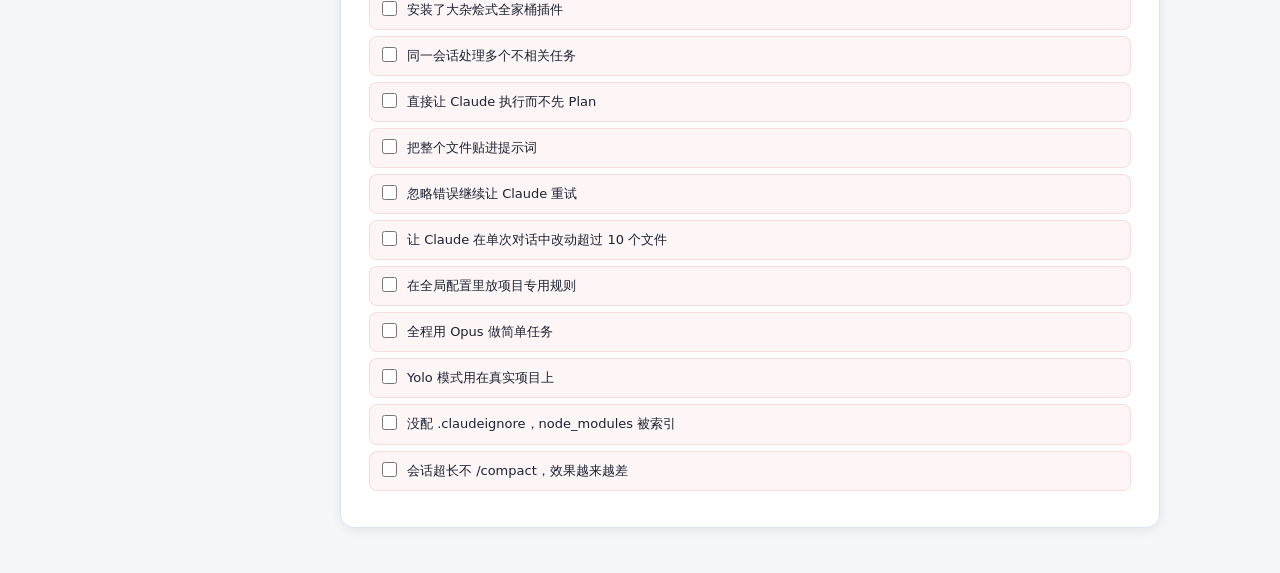
==== commit 9edab35c: "Rename title to "Claude Code 日常使用最佳实践" Co-Authored-By: Claude Sonnet 4.6 <noreply@anthropic.com>" ====
--- a/best-practices.html
+++ b/best-practices.html
@@ -3,7 +3,7 @@
 <head>
   <meta charset="UTF-8" />
   <meta name="viewport" content="width=device-width, initial-scale=1.0" />
-  <title>Claude Code 最佳实践</title>
+  <title>Claude Code 日常使用最佳实践</title>
   <style>
     :root { --bg:#f5f7fa; --panel:#ffffff; --panel2:#f0f3f8; --text:#1a2233; --muted:#6b7a99; --line:#dde3ee; --blue:#2563eb; --green:#16a34a; --orange:#d97706; --purple:#7c3aed; --cyan:#0891b2; --red:#dc2626; --shadow:0 2px 12px rgba(0,0,0,.08); --radius:14px; --mono:ui-monospace,SFMono-Regular,Menlo,Monaco,Consolas,monospace; --sans:Inter,ui-sans-serif,system-ui,-apple-system,BlinkMacSystemFont,"Segoe UI",sans-serif; }
     *{box-sizing:border-box;margin:0;padding:0}
@@ -135,7 +135,7 @@
 
     <!-- Hero -->
     <div class="hero" id="hero">
-      <h1>Claude Code 最佳实践</h1>
+      <h1>Claude Code 日常使用最佳实践</h1>
       <div class="hero-warn">
         <strong>⚠ 你的 AI Coding 效果不好，有可能是工具、技能、插件太多。</strong>
       </div>
